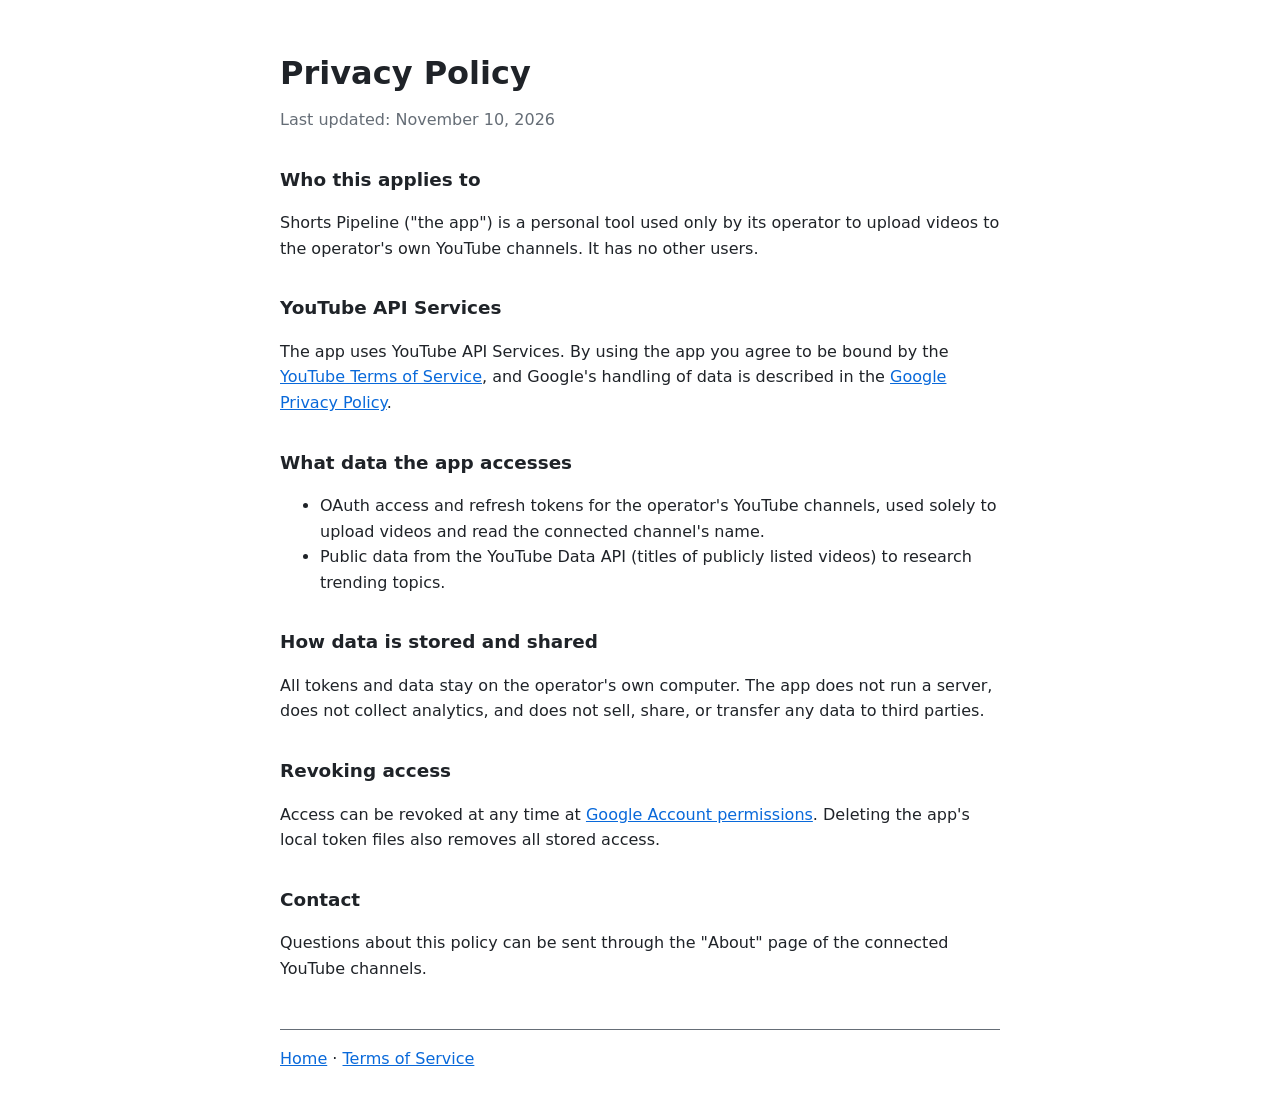
==== privacy.html @ 9d55ea25 "Add files via upload" ====
<!doctype html>
<html lang="en">
<head>
<meta charset="utf-8">
<meta name="viewport" content="width=device-width, initial-scale=1">
<title>Privacy Policy</title>
<link rel="stylesheet" href="style.css">
</head>
<body>
<main>
  <h1>Privacy Policy</h1>
  <p class="muted">Last updated: November 10, 2026</p>

  <h2>Who this applies to</h2>
  <p>Shorts Pipeline ("the app") is a personal tool used only by its operator to upload videos to the
  operator's own YouTube channels. It has no other users.</p>

  <h2>YouTube API Services</h2>
  <p>The app uses YouTube API Services. By using the app you agree to be bound by the
  <a href="https://www.youtube.com/t/terms">YouTube Terms of Service</a>, and Google's handling of data is
  described in the <a href="https://policies.google.com/privacy">Google Privacy Policy</a>.</p>

  <h2>What data the app accesses</h2>
  <ul>
    <li>OAuth access and refresh tokens for the operator's YouTube channels, used solely to upload videos
    and read the connected channel's name.</li>
    <li>Public data from the YouTube Data API (titles of publicly listed videos) to research trending topics.</li>
  </ul>

  <h2>How data is stored and shared</h2>
  <p>All tokens and data stay on the operator's own computer. The app does not run a server, does not
  collect analytics, and does not sell, share, or transfer any data to third parties.</p>

  <h2>Revoking access</h2>
  <p>Access can be revoked at any time at
  <a href="https://myaccount.google.com/permissions">Google Account permissions</a>. Deleting the app's
  local token files also removes all stored access.</p>

  <h2>Contact</h2>
  <p>Questions about this policy can be sent through the "About" page of the connected YouTube channels.</p>

  <nav><a href="index.html">Home</a> &middot; <a href="terms.html">Terms of Service</a></nav>
</main>
</body>
</html>
---- style.css ----
:root { --bg: #ffffff; --fg: #1f2328; --muted: #656d76; --link: #0969da; }
@media (prefers-color-scheme: dark) {
  :root { --bg: #0d1117; --fg: #e6edf3; --muted: #8d96a0; --link: #4493f8; }
}
body { margin: 0; background: var(--bg); color: var(--fg);
  font: 16px/1.6 system-ui, -apple-system, "Segoe UI", Roboto, sans-serif; }
main { max-width: 720px; margin: 0 auto; padding: 48px 16px; }
h1 { font-size: 2rem; margin: 0 0 8px; }
h2 { font-size: 1.15rem; margin-top: 32px; }
a { color: var(--link); }
.muted { color: var(--muted); margin-top: 0; }
nav { margin-top: 48px; padding-top: 16px; border-top: 1px solid var(--muted); }
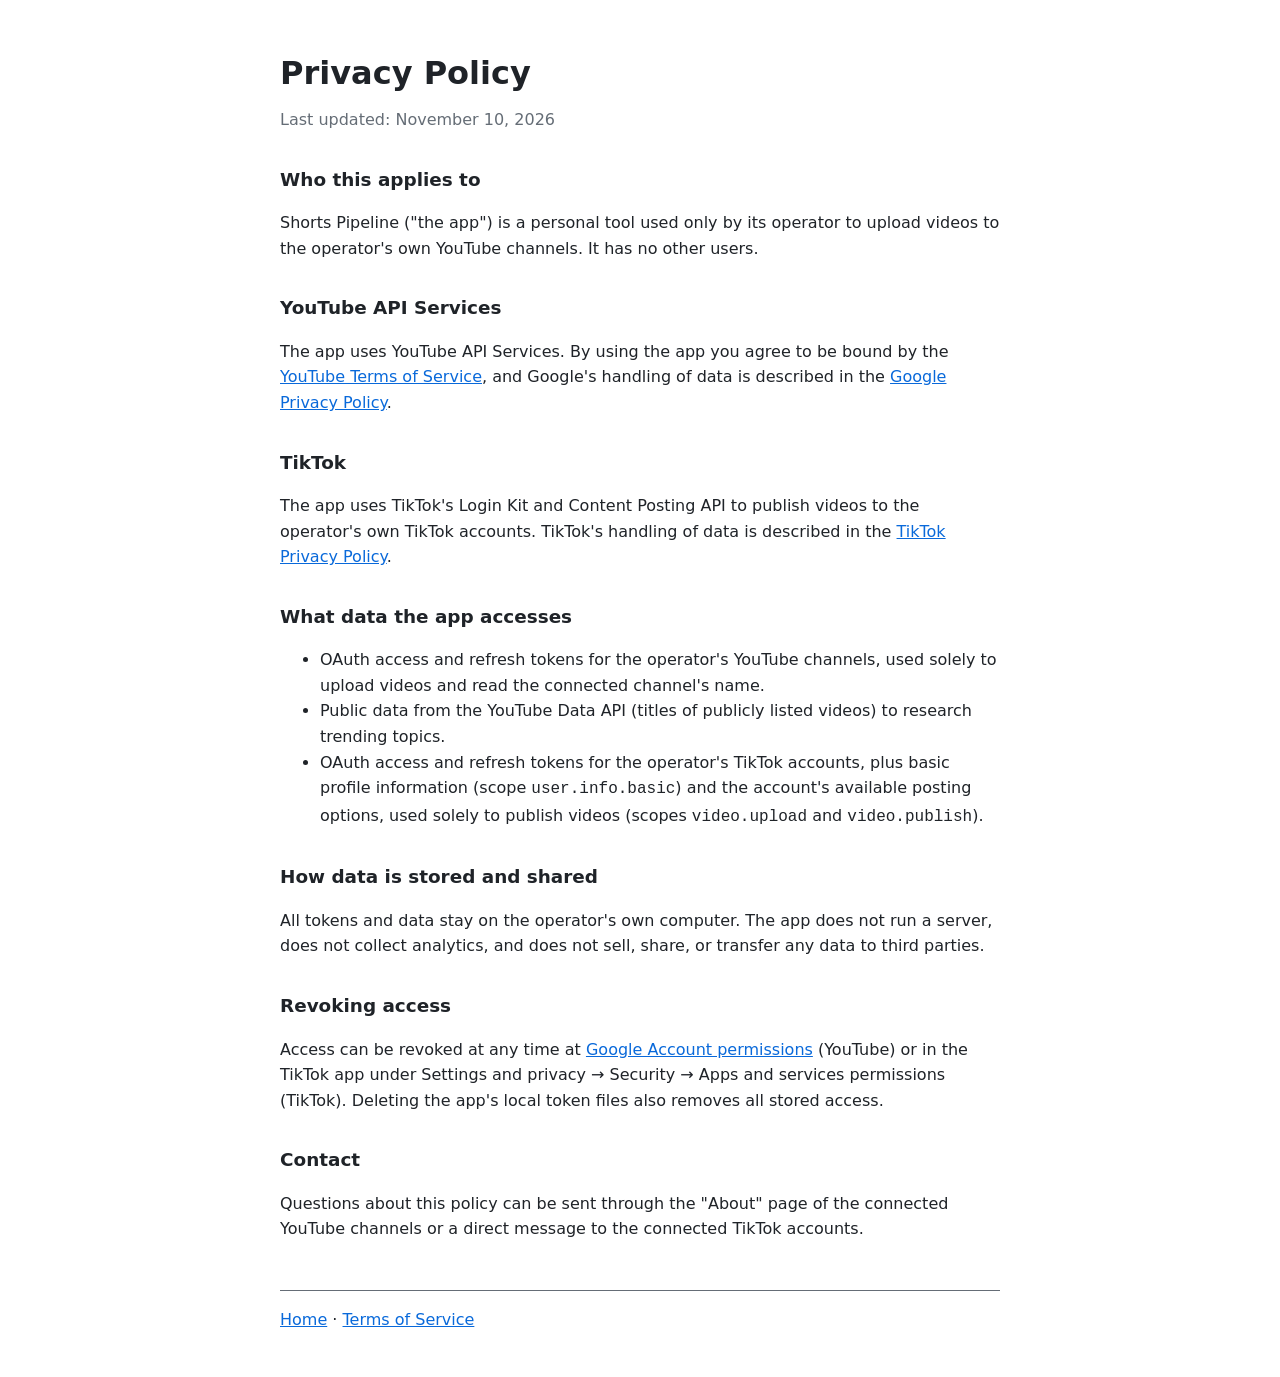
==== commit f973af2f: "Add files via upload" ====
--- a/privacy.html
+++ b/privacy.html
@@ -20,11 +20,19 @@
   <a href="https://www.youtube.com/t/terms">YouTube Terms of Service</a>, and Google's handling of data is
   described in the <a href="https://policies.google.com/privacy">Google Privacy Policy</a>.</p>
 
+  <h2>TikTok</h2>
+  <p>The app uses TikTok's Login Kit and Content Posting API to publish videos to the operator's own TikTok
+  accounts. TikTok's handling of data is described in the
+  <a href="https://www.tiktok.com/legal/privacy-policy">TikTok Privacy Policy</a>.</p>
+
   <h2>What data the app accesses</h2>
   <ul>
     <li>OAuth access and refresh tokens for the operator's YouTube channels, used solely to upload videos
     and read the connected channel's name.</li>
     <li>Public data from the YouTube Data API (titles of publicly listed videos) to research trending topics.</li>
+    <li>OAuth access and refresh tokens for the operator's TikTok accounts, plus basic profile information
+    (scope <code>user.info.basic</code>) and the account's available posting options, used solely to publish
+    videos (scopes <code>video.upload</code> and <code>video.publish</code>).</li>
   </ul>
 
   <h2>How data is stored and shared</h2>
@@ -33,11 +41,13 @@
 
   <h2>Revoking access</h2>
   <p>Access can be revoked at any time at
-  <a href="https://myaccount.google.com/permissions">Google Account permissions</a>. Deleting the app's
-  local token files also removes all stored access.</p>
+  <a href="https://myaccount.google.com/permissions">Google Account permissions</a> (YouTube) or in the TikTok
+  app under Settings and privacy &rarr; Security &rarr; Apps and services permissions (TikTok). Deleting the
+  app's local token files also removes all stored access.</p>
 
   <h2>Contact</h2>
-  <p>Questions about this policy can be sent through the "About" page of the connected YouTube channels.</p>
+  <p>Questions about this policy can be sent through the "About" page of the connected YouTube channels
+  or a direct message to the connected TikTok accounts.</p>
 
   <nav><a href="index.html">Home</a> &middot; <a href="terms.html">Terms of Service</a></nav>
 </main>
